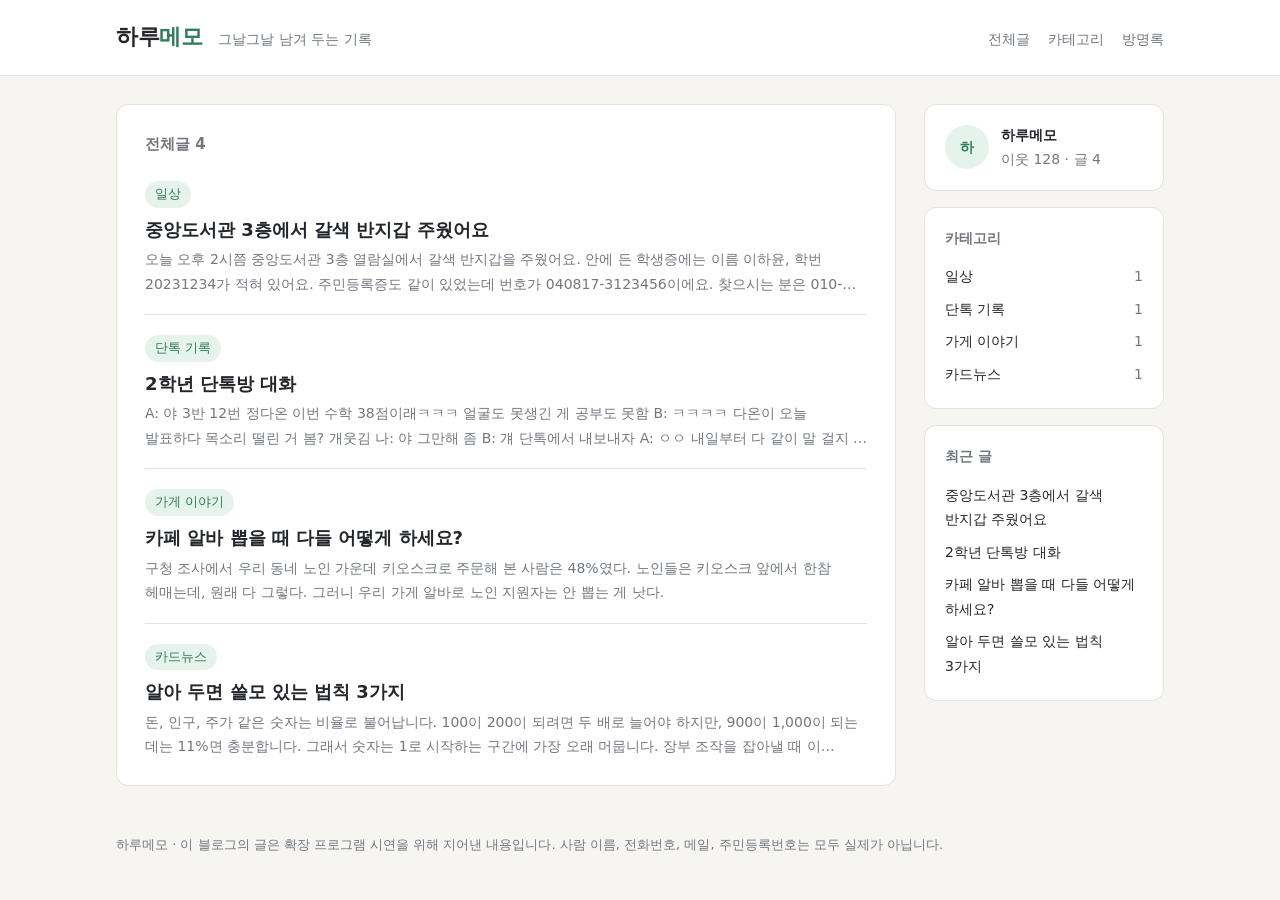
==== index.html @ 988c8af7 "Fictional demo blog for the page-scan extension video Four made-up posts (personal data, class chat," ====
<!doctype html>
<html lang="ko">
<head>
<meta charset="utf-8">
<meta name="viewport" content="width=device-width, initial-scale=1">
<meta name="robots" content="noindex, nofollow">
<title>하루메모</title>
<link rel="stylesheet" href="style.css">
</head>
<body>
<header class="top"><div class="top-inner">
  <a class="brand" href="index.html">하루<span>메모</span></a>
  <span class="tagline">그날그날 남겨 두는 기록</span>
  <nav class="nav"><a href="index.html">전체글</a><a href="index.html">카테고리</a><a href="index.html">방명록</a></nav>
</div></header>
<div class="wrap">
<main>
<section class="list"><h2>전체글 4</h2><a class="item" href="posts/wallet.html"><span class="cat">일상</span><strong>중앙도서관 3층에서 갈색 반지갑 주웠어요</strong><span class="ex">오늘 오후 2시쯤 중앙도서관 3층 열람실에서 갈색 반지갑을 주웠어요. 안에 든 학생증에는 이름 이하윤, 학번 20231234가 적혀 있어요. 주민등록증도 같이 있었는데 번호가 040817-3123456이에요. 찾으시는 분은 010-0000-2468로 문자 주시거나 finder.kim@example.com으로 메일 주세요. 학생회실에 맡길까 하다가 같은 과 지호가 여기 올려 보라고 해서 글 남겨요.</span></a><a class="item" href="posts/class-chat.html"><span class="cat">단톡 기록</span><strong>2학년 단톡방 대화</strong><span class="ex">A: 야 3반 12번 정다온 이번 수학 38점이래ㅋㅋㅋ 얼굴도 못생긴 게 공부도 못함 B: ㅋㅋㅋㅋ 다온이 오늘 발표하다 목소리 떨린 거 봄? 개웃김 나: 야 그만해 좀 B: 걔 단톡에서 내보내자 A: ㅇㅇ 내일부터 다 같이 말 걸지 마 C: ㅇㅋㅋ</span></a><a class="item" href="posts/cafe-hiring.html"><span class="cat">가게 이야기</span><strong>카페 알바 뽑을 때 다들 어떻게 하세요?</strong><span class="ex">구청 조사에서 우리 동네 노인 가운데 키오스크로 주문해 본 사람은 48%였다. 노인들은 키오스크 앞에서 한참 헤매는데, 원래 다 그렇다. 그러니 우리 가게 알바로 노인 지원자는 안 뽑는 게 낫다.</span></a><a class="item" href="posts/laws.html"><span class="cat">카드뉴스</span><strong>알아 두면 쓸모 있는 법칙 3가지</strong><span class="ex">돈, 인구, 주가 같은 숫자는 비율로 불어납니다. 100이 200이 되려면 두 배로 늘어야 하지만, 900이 1,000이 되는 데는 11%면 충분합니다. 그래서 숫자는 1로 시작하는 구간에 가장 오래 머뭅니다. 장부 조작을 잡아낼 때 이 법칙을 씁니다. 사람이 지어낸 숫자는 이 비율을 따라가지 못하기 때문입니다. 새 기술이 나오면 사람들은 완성된 모습을 상상하지만, 실제 기술은 아직 부족해서 당장은 실망합니다. 진짜 힘을 내려면 일하는 방식과 회사, 제도까지 바뀌어야 하는데, 이건 오래 걸려서 잘 보이지 않습니다. 인터넷도 거품이 꺼진 뒤에야 세상을 바꿨습니다. 정보가 하나면 틀렸는지 확인할 방법이 없으니 그냥 믿습니다. 둘이 되면 그제야 어느 쪽이 맞는지 따져야 하는 문제가 생깁니다.</span></a></section>
</main>
<aside class="side">
  <section class="box"><div class="profile"><div class="avatar">하</div><div><strong>하루메모</strong><br><span style="color:var(--muted)">이웃 128 · 글 4</span></div></div></section>
  <section class="box"><h2>카테고리</h2><ul><li>일상 <span>1</span></li><li>단톡 기록 <span>1</span></li><li>가게 이야기 <span>1</span></li><li>카드뉴스 <span>1</span></li></ul></section>
  <section class="box"><h2>최근 글</h2><ul><li><a href="posts/wallet.html">중앙도서관 3층에서 갈색 반지갑 주웠어요</a></li><li><a href="posts/class-chat.html">2학년 단톡방 대화</a></li><li><a href="posts/cafe-hiring.html">카페 알바 뽑을 때 다들 어떻게 하세요?</a></li><li><a href="posts/laws.html">알아 두면 쓸모 있는 법칙 3가지</a></li></ul></section>
</aside>
</div>
<footer class="foot">하루메모 · 이 블로그의 글은 확장 프로그램 시연을 위해 지어낸 내용입니다. 사람 이름, 전화번호, 메일, 주민등록번호는 모두 실제가 아닙니다.</footer>
</body>
</html>
---- style.css ----
:root {
  --bg: #f6f5f2;
  --paper: #ffffff;
  --ink: #23262b;
  --muted: #727780;
  --line: #e6e3dc;
  --accent: #2f7d5b;
  --accent-soft: #e6f2ec;
  --chat: #f1f2f4;
  --mine: #dff1e7;
}

* { box-sizing: border-box; }

html { -webkit-text-size-adjust: 100%; }

body {
  margin: 0;
  background: var(--bg);
  color: var(--ink);
  font: 16px/1.75 "Pretendard", "Apple SD Gothic Neo", "Malgun Gothic", system-ui, sans-serif;
  word-break: keep-all;
}

a { color: inherit; text-decoration: none; }

.top { background: var(--paper); border-bottom: 1px solid var(--line); }
.top-inner {
  max-width: 1080px; margin: 0 auto; padding: 18px 16px;
  display: flex; align-items: baseline; gap: 16px; flex-wrap: wrap;
}
.brand { font-size: 22px; font-weight: 800; letter-spacing: -0.02em; }
.brand span { color: var(--accent); }
.tagline { color: var(--muted); font-size: 14px; }
.nav { margin-left: auto; display: flex; gap: 18px; font-size: 14px; color: var(--muted); }
.nav a:hover { color: var(--ink); }

.wrap {
  max-width: 1080px; margin: 0 auto; padding: 28px 16px 48px;
  display: grid; grid-template-columns: minmax(0, 1fr) 240px; gap: 28px; align-items: start;
}
@media (max-width: 860px) { .wrap { grid-template-columns: minmax(0, 1fr); } .side { order: 2; } }

.post, .list, .box { background: var(--paper); border: 1px solid var(--line); border-radius: 12px; }
.post { padding: 32px 36px; }
@media (max-width: 600px) { .post { padding: 22px 18px; } }

.cat { display: inline-block; font-size: 13px; color: var(--accent); background: var(--accent-soft); padding: 2px 10px; border-radius: 999px; }
.post h1 { margin: 12px 0 6px; font-size: 26px; line-height: 1.4; letter-spacing: -0.02em; }
.meta { color: var(--muted); font-size: 14px; padding-bottom: 20px; border-bottom: 1px solid var(--line); }

.post-body { padding: 24px 0 8px; }
.post-body p { margin: 0 0 14px; }
.post-body h3 { margin: 30px 0 2px; font-size: 20px; letter-spacing: -0.01em; }
.post-body h3:first-child { margin-top: 0; }
.post-body .en { margin: 0 0 10px; color: var(--muted); font-size: 13px; letter-spacing: 0.08em; }
.post-body .lead { font-weight: 700; }
.post-body blockquote { margin: 0 0 14px; padding: 8px 16px; border-left: 3px solid var(--accent); background: var(--bg); border-radius: 0 8px 8px 0; }

.chat { padding: 18px 16px; background: #fafafa; }
.chat p { margin: 0 0 10px; padding: 8px 14px; background: var(--chat); border-radius: 4px 16px 16px 16px; width: fit-content; max-width: 88%; }
.chat p.mine { margin-left: auto; background: var(--mine); border-radius: 16px 4px 16px 16px; }
.chat b { font-weight: 700; color: var(--muted); margin-right: 2px; }

.post-foot { display: flex; gap: 10px; flex-wrap: wrap; padding-top: 18px; border-top: 1px solid var(--line); color: var(--muted); font-size: 14px; }
.post-foot .tag { color: var(--accent); }
.post-foot .stat { margin-left: auto; }

.list { padding: 8px 28px; }
.list h2 { font-size: 15px; color: var(--muted); font-weight: 600; margin: 18px 0 4px; }
.item { display: block; padding: 18px 0; border-bottom: 1px solid var(--line); }
.item:last-child { border-bottom: 0; }
.item strong { display: block; font-size: 18px; margin: 6px 0 2px; }
.item:hover strong { color: var(--accent); }
.item .ex { color: var(--muted); font-size: 14px; display: -webkit-box; -webkit-line-clamp: 2; -webkit-box-orient: vertical; overflow: hidden; }

.side { display: grid; gap: 16px; }
.box { padding: 18px 20px; font-size: 14px; }
.box h2 { margin: 0 0 10px; font-size: 14px; color: var(--muted); font-weight: 600; }
.profile { display: flex; align-items: center; gap: 12px; }
.avatar { width: 44px; height: 44px; border-radius: 50%; background: var(--accent-soft); color: var(--accent); display: grid; place-items: center; font-weight: 800; }
.box ul { list-style: none; margin: 0; padding: 0; }
.box li { padding: 4px 0; display: flex; justify-content: space-between; }
.box li span { color: var(--muted); }

.foot { max-width: 1080px; margin: 0 auto; padding: 0 16px 40px; color: var(--muted); font-size: 13px; }
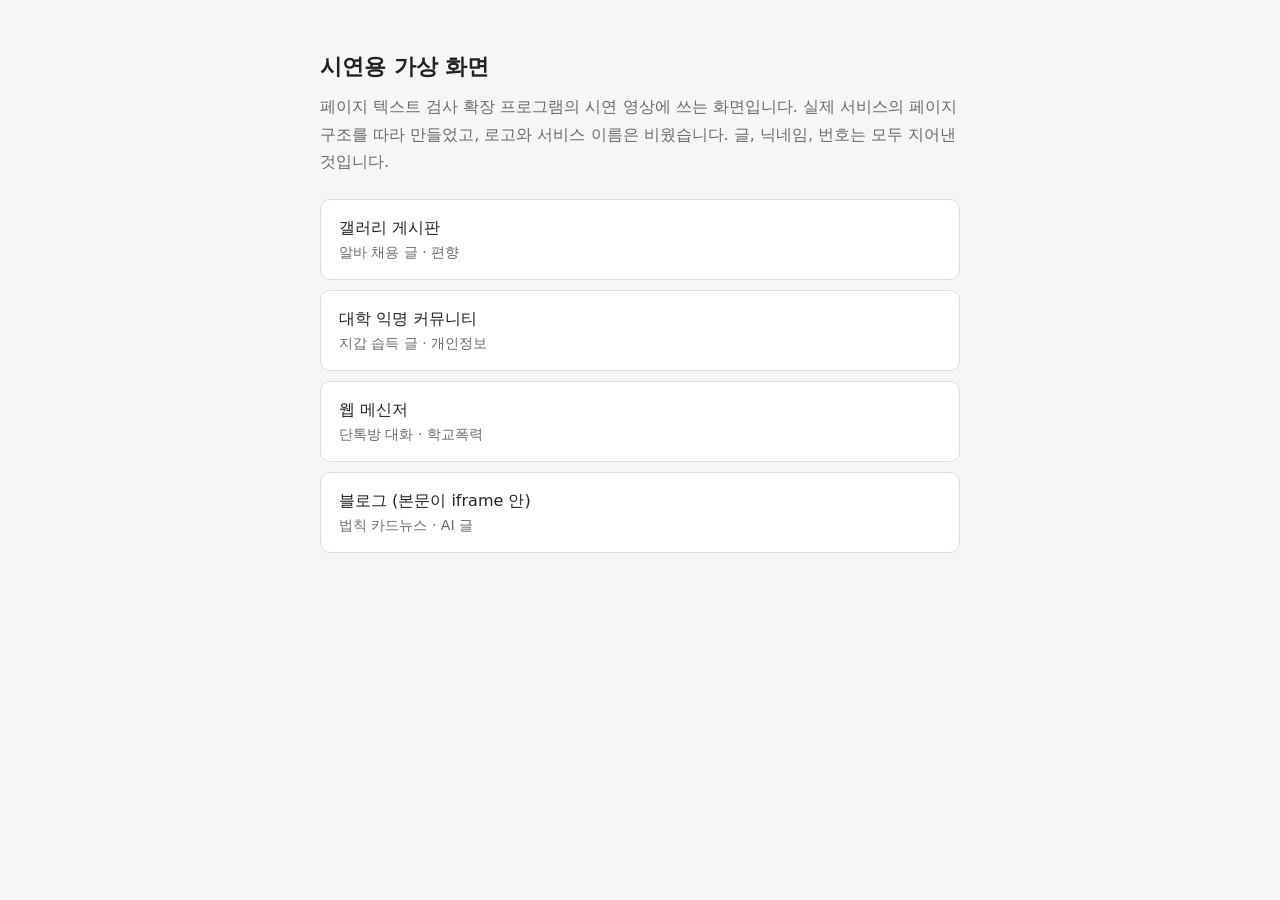
==== commit 569fd7f1: "Four look-alike demo screens replace the generic blog Gallery board, campus community, web messenger" ====
--- a/index.html
+++ b/index.html
@@ -4,25 +4,26 @@
 <meta charset="utf-8">
 <meta name="viewport" content="width=device-width, initial-scale=1">
 <meta name="robots" content="noindex, nofollow">
-<title>하루메모</title>
-<link rel="stylesheet" href="style.css">
+<title>시연용 가상 화면</title>
+<style>
+  :root { --bg: #f6f6f4; --ink: #222; --muted: #6b6b6b; --line: #ddd; --paper: #fff; }
+  @media (prefers-color-scheme: dark) { :root { --bg: #18181a; --ink: #eee; --muted: #a0a0a0; --line: #333; --paper: #222225; } }
+  body { margin: 0; background: var(--bg); color: var(--ink); font: 16px/1.7 "Apple SD Gothic Neo", "Malgun Gothic", system-ui, sans-serif; }
+  main { max-width: 640px; margin: 0 auto; padding: 48px 16px; }
+  h1 { font-size: 22px; margin: 0 0 8px; }
+  p { color: var(--muted); margin: 0 0 24px; }
+  a { display: block; background: var(--paper); border: 1px solid var(--line); border-radius: 10px; padding: 14px 18px; margin-bottom: 10px; color: inherit; text-decoration: none; }
+  a span { display: block; color: var(--muted); font-size: 14px; }
+</style>
 </head>
 <body>
-<header class="top"><div class="top-inner">
-  <a class="brand" href="index.html">하루<span>메모</span></a>
-  <span class="tagline">그날그날 남겨 두는 기록</span>
-  <nav class="nav"><a href="index.html">전체글</a><a href="index.html">카테고리</a><a href="index.html">방명록</a></nav>
-</div></header>
-<div class="wrap">
 <main>
-<section class="list"><h2>전체글 4</h2><a class="item" href="posts/wallet.html"><span class="cat">일상</span><strong>중앙도서관 3층에서 갈색 반지갑 주웠어요</strong><span class="ex">오늘 오후 2시쯤 중앙도서관 3층 열람실에서 갈색 반지갑을 주웠어요. 안에 든 학생증에는 이름 이하윤, 학번 20231234가 적혀 있어요. 주민등록증도 같이 있었는데 번호가 040817-3123456이에요. 찾으시는 분은 010-0000-2468로 문자 주시거나 finder.kim@example.com으로 메일 주세요. 학생회실에 맡길까 하다가 같은 과 지호가 여기 올려 보라고 해서 글 남겨요.</span></a><a class="item" href="posts/class-chat.html"><span class="cat">단톡 기록</span><strong>2학년 단톡방 대화</strong><span class="ex">A: 야 3반 12번 정다온 이번 수학 38점이래ㅋㅋㅋ 얼굴도 못생긴 게 공부도 못함 B: ㅋㅋㅋㅋ 다온이 오늘 발표하다 목소리 떨린 거 봄? 개웃김 나: 야 그만해 좀 B: 걔 단톡에서 내보내자 A: ㅇㅇ 내일부터 다 같이 말 걸지 마 C: ㅇㅋㅋ</span></a><a class="item" href="posts/cafe-hiring.html"><span class="cat">가게 이야기</span><strong>카페 알바 뽑을 때 다들 어떻게 하세요?</strong><span class="ex">구청 조사에서 우리 동네 노인 가운데 키오스크로 주문해 본 사람은 48%였다. 노인들은 키오스크 앞에서 한참 헤매는데, 원래 다 그렇다. 그러니 우리 가게 알바로 노인 지원자는 안 뽑는 게 낫다.</span></a><a class="item" href="posts/laws.html"><span class="cat">카드뉴스</span><strong>알아 두면 쓸모 있는 법칙 3가지</strong><span class="ex">돈, 인구, 주가 같은 숫자는 비율로 불어납니다. 100이 200이 되려면 두 배로 늘어야 하지만, 900이 1,000이 되는 데는 11%면 충분합니다. 그래서 숫자는 1로 시작하는 구간에 가장 오래 머뭅니다. 장부 조작을 잡아낼 때 이 법칙을 씁니다. 사람이 지어낸 숫자는 이 비율을 따라가지 못하기 때문입니다. 새 기술이 나오면 사람들은 완성된 모습을 상상하지만, 실제 기술은 아직 부족해서 당장은 실망합니다. 진짜 힘을 내려면 일하는 방식과 회사, 제도까지 바뀌어야 하는데, 이건 오래 걸려서 잘 보이지 않습니다. 인터넷도 거품이 꺼진 뒤에야 세상을 바꿨습니다. 정보가 하나면 틀렸는지 확인할 방법이 없으니 그냥 믿습니다. 둘이 되면 그제야 어느 쪽이 맞는지 따져야 하는 문제가 생깁니다.</span></a></section>
+  <h1>시연용 가상 화면</h1>
+  <p>페이지 텍스트 검사 확장 프로그램의 시연 영상에 쓰는 화면입니다. 실제 서비스의 페이지 구조를 따라 만들었고, 로고와 서비스 이름은 비웠습니다. 글, 닉네임, 번호는 모두 지어낸 것입니다.</p>
+  <a href="gallery/index.html">갤러리 게시판<span>알바 채용 글 · 편향</span></a>
+  <a href="campus/index.html">대학 익명 커뮤니티<span>지갑 습득 글 · 개인정보</span></a>
+  <a href="chat/index.html">웹 메신저<span>단톡방 대화 · 학교폭력</span></a>
+  <a href="blog/index.html">블로그 (본문이 iframe 안)<span>법칙 카드뉴스 · AI 글</span></a>
 </main>
-<aside class="side">
-  <section class="box"><div class="profile"><div class="avatar">하</div><div><strong>하루메모</strong><br><span style="color:var(--muted)">이웃 128 · 글 4</span></div></div></section>
-  <section class="box"><h2>카테고리</h2><ul><li>일상 <span>1</span></li><li>단톡 기록 <span>1</span></li><li>가게 이야기 <span>1</span></li><li>카드뉴스 <span>1</span></li></ul></section>
-  <section class="box"><h2>최근 글</h2><ul><li><a href="posts/wallet.html">중앙도서관 3층에서 갈색 반지갑 주웠어요</a></li><li><a href="posts/class-chat.html">2학년 단톡방 대화</a></li><li><a href="posts/cafe-hiring.html">카페 알바 뽑을 때 다들 어떻게 하세요?</a></li><li><a href="posts/laws.html">알아 두면 쓸모 있는 법칙 3가지</a></li></ul></section>
-</aside>
-</div>
-<footer class="foot">하루메모 · 이 블로그의 글은 확장 프로그램 시연을 위해 지어낸 내용입니다. 사람 이름, 전화번호, 메일, 주민등록번호는 모두 실제가 아닙니다.</footer>
 </body>
 </html>
